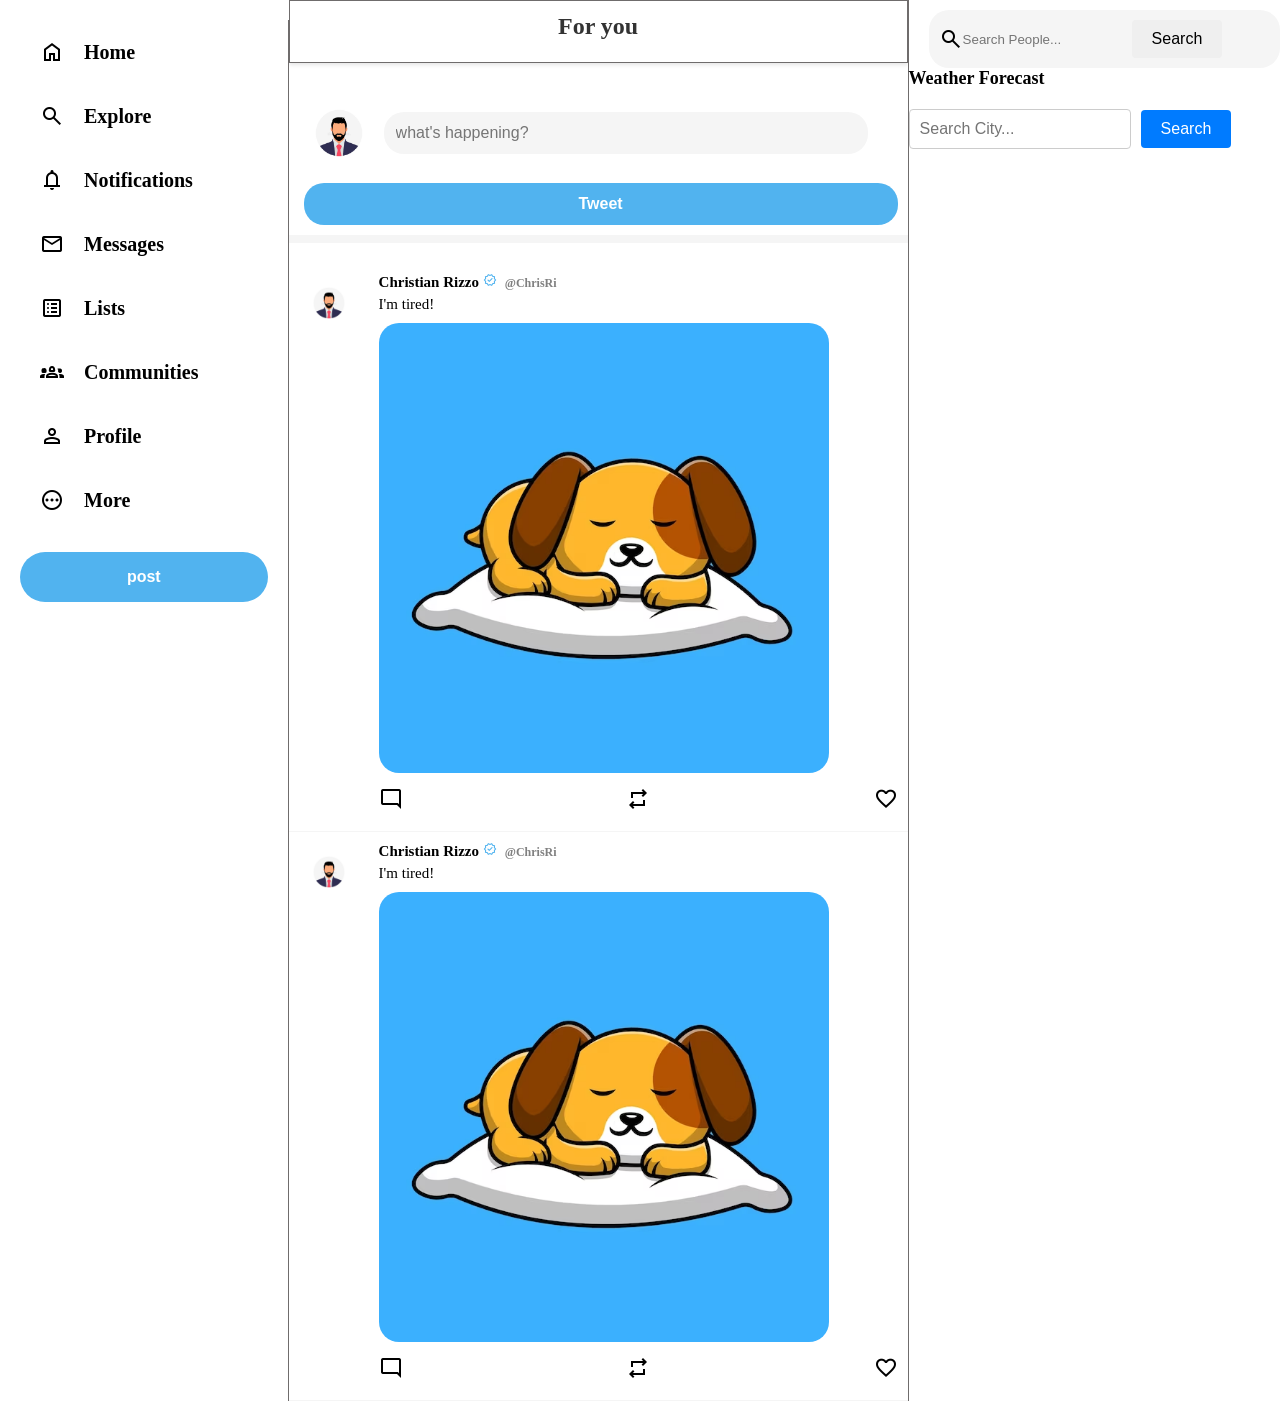
==== mhw3.html @ 1fef33a8 "Add files via upload" ====
<!DOCTYPE html>
<html lang="en">
<head>
   <meta charset="UTF-8">
   <meta name="wieport" content="width-device-width,initial-scale=1.0">
   <title>twitter</title>
   <link href="https://fonts.googleapis.com/css2?family=Material+Symbols+Outlined" rel="stylesheet" />
   <link rel="stylesheet" href="mhw3.css"/>
   <link rel="preconnect" href="https://fonts.googleapis.com">
   <link rel="preconnect" href="https://fonts.gstatic.com" crossorigin>
   <link href="https://fonts.googleapis.com/css2?family=Open+Sans:ital,wght@0,300..800;1,300..800&display=swap" rel="stylesheet">
   <script src="mhw3.js" defer></script>
  </head>
   <body>
   <!-- sidebar-->
    <div class="sidebar">
     <!--- <i class="fab fa-twitter"></i> -->
      <div class="sidebarOption active">
        <span class="material-symbols-outlined">
          home
          </span>
          <h2>Home</h2>
      </div>

      <div class="sidebarOption ">
        <span class="material-symbols-outlined">
          search
          </span>
          <h2>Explore</h2>
      </div>

      <div class="sidebarOption ">
        <span class="material-symbols-outlined">
          notifications
          </span>
          <h2>Notifications</h2>
      </div>

      <div class="sidebarOption ">
        <span class="material-symbols-outlined">
          mail
          </span>
          <h2>Messages</h2>
        </div>

        <div class="sidebarOption ">
          <span class="material-symbols-outlined">
            list_alt
            </span>
            <h2>Lists</h2>
          </div>

          <div class="sidebarOption">
            <span class="material-symbols-outlined">
              groups_2
              </span>
              <h2>Communities</h2>
            </div>

            <div class="sidebarOption ">
              <span class="material-symbols-outlined">
                person
                </span>
                <h2>Profile</h2>
              </div>
              
              <div class="sidebarOption " id="moreOption">
                <span class="material-symbols-outlined">
                  pending
                  </span>
                  <h2>More</h2>
                </div>
                <!-- hidden-->
                <div class="dropdown" id="dropdownMenu">
                  <a href="#">Op 1</a>
                  <a href="#">Op 2</a>
                  <a href="#">Op 3</a>
              </div>
                <button class="sidebar_tweet">post</button>
</div>
<!-- ends of sudebar-->
<!-- feed starts-->
<div class="feed">
  <div class="feed_header">
    <h2>For you</h2>
  </div>

  <!--tweet box starts-->
  <div class="tweetBox">
    <form>
      <div class="tweetBox_input">
      <img src="img/avatar_profile.png"/>
     <input type="text" placeholder="what's happening?"/>
    </div>
    <button class="tweetBox_tweetButton">Tweet</button>
    </form>
  </div> 
   <!--tweet box ends-->

   <!--post starts-->
   <div class="post"> 
      <div class="post_avatar">
    <img src="img\avatar_profile.png" />
   </div>
   <div class="post_body">
     <div class="post_header">
        <div class="post_headerText">
           <h3>Christian Rizzo
            <span class="post_headerSpecial">
              <span class="material-symbols-outlined post_badge">
                verified
                </span>
                @ChrisRi
                </span>
            </h3>
            </div>
            <div class="post_headerDescri">
              <p>
                I'm tired!
              </p>
            </div>
     </div>
     <img src="img/cane_che_dorme.png" />
    
     <div class="post_footer">
      <span class="material-symbols-outlined">mode_comment</span>
      <span class="material-symbols-outlined">repeat</span>
      <span class="material-symbols-outlined">favorite</span>

     </div>

   </div>
   </div>
<!--post ends-->
<!--post starts-->
   <div class="post"> 
    <div class="post_avatar">
  <img src="img\avatar_profile.png" />
 </div>
 <div class="post_body">
   <div class="post_header">
      <div class="post_headerText">
         <h3>Christian Rizzo
          <span class="post_headerSpecial">
            <span class="material-symbols-outlined post_badge">
              verified
              </span>
              @ChrisRi
              </span>
          </h3>
          </div>
          <div class="post_headerDescri">
            <p>
              I'm tired!
            </p>
          </div>
   </div>
   <img src="img/cane_che_dorme.png" />
  
   <div class="post_footer">
    <span class="material-symbols-outlined">mode_comment</span>
    <span class="material-symbols-outlined">repeat</span>
    <span class="material-symbols-outlined">favorite</span>

   </div>

 </div>
 </div>
 <!--post ends-->
 </div>
<!--feed ends-->
<!-- widget -->
<div class="widgets">
  <!-- Widget per la ricerca delle persone -->
  <div class="widgets_input">
    <span class="material-symbols-outlined">
      search
      </span>
     <input type="text" id="search-input" placeholder="Search People...">
     <button id="search-button">Search</button>
  </div>
  <!-- Widget per il meteo -->
  <div class="weather-widget">
     <h2>Weather Forecast</h2>
     <div class="city-search">
        <input type="text" id="city-input" placeholder="Search City...">
        <button id="city-search-button">Search</button>
     </div>
     <div class="weather-info">
        
     </div>
  </div>
</div>


</body>
</html>
---- mhw3.css ----
* {
    margin: 0;
    padding: 0;
    box-sizing: border-box;
    }
    
    body{
       
        display: flex;
        height: auto;
        max-width: 1300px;
        margin-left: auto;
        margin-right: auto;
        padding: 0,10px;
    }
    
    .sidebarOption {
        display: flex;
        align-items: center;
        cursor: pointer;
    }
    
    .sidebarOption .material-symbols-outlined{
        padding: 20px;
    
    }
    
    .sidebarOption h2 {
        font-weight: 800;
        font-size: 20px;
        margin-right: 20px;
    }
    .sidebarOption:hover {
        background-color: #51b3ef;
        border-radius: 30 px;
        color: white;
    
    }
    .sidebar_tweet {
        width: 100%;
        background-color: #51b3ef ;
        border: none;
        color:white;
        font-weight: 900;
        border-radius: 30px;
        height: 50px;
        margin-top:20px;
    }
    
    .sidebar {
        border-right: 1px  solid rgba(60, 56, 56, 0.736) ;
        flex: 0.2;
        min-width: 250px;
        margin-top: 20px;
        padding-left:20px;
        padding-right:20px;
    }
    
    .feed{
        flex:0.5;
        border-right: 1px solid rgba(60, 56, 56, 0.736);
        min-width: fit-content;
        overflow-y:scroll;
        }
       .feed_header{
        position: sticky;
        top: 0;
        background-color: rgba(255, 255, 255, 0.9);
        z-index: 100;
        border: 1px solid rgba(60, 56, 56, 0.736);
        box-shadow: 0 2px 4px rgba(0, 0, 0, 0.1);
        padding: 12px 20px;
        text-align: center;
        margin-bottom: 20px;
     } 
    
     .feed_header h2{
        font-size: 24px;
        font-weight: bold;
        color:#333;
        margin-bottom:10px;
        
     }
     .feed::-webkit-scrollbar{
        display: none;
    }
    
    .feed{
        -ms-overflow-style: none;
        scrollbar-width: none;
        }
    
        /*tweet box */
    
        .tweetBox_input img{
            border-radius:50%;
            height:70px;
        }
    
        .tweetBox{
            display:flex;
            justify-content: space-between;
            align-items: flex-start;
            margin-bottom: 20px;
            padding-bottom:10px;
            border-bottom:  8px solid whitesmoke ;
            padding-right:10px;
            
        }
    
        .tweetBox form{
            display: flex;
            flex-direction: column;
            flex:1;
        }
    .tweetBox_input{
        display:flex;
        padding:20px;
        align-items: center;
    }
    
    .tweetBox_input img {
        border-radius: 50%; 
        margin-right: 15px; 
        width: 60px; 
        height: 60px; 
    }
    
    .tweetBox_input input[type="text"]{
        flex: 1 ;
        margin-right:10px;
        font-size: 16px;
        border:none;
        outline:none;
        padding: 12px;
        border-radius:20px;
        background-color: whitesmoke;
    }
    
    .tweetBox_tweetButton{
        background-color: #51b3ef;
        border:none;
        color: white;
        font-weight: bold;
        border-radius: 20px;
        padding:12px 20px;
        cursor:pointer;
        transition: background-color 0.3s ease; /* effetto transiszione */
        margin-left:15px;  
        
        }
        .tweetBox_tweetButton:hover {
            background-color: #4299d8;
        }
    
       /* post */
       .post_avatar img{
        border-radius:50% ;
        height: 40px;
    }
    
    .post {
        display: flex;
        align-items: flex-start;
        border-bottom: 1px solid whitesmoke;
        padding-bottom: 10px;
    }
    
    .post_body img{
        width: 450px;
        object-fit: contain;
        border-radius: 20px;
    }
    .post_footer {
        display: flex;
        justify-content: space-between;
        margin-top: 10px;
    }
    .post_badge{
        font-size:14px;
        color:#51b3ef;
        margin-right: 5px;
    }
    
    .post_headerSpecial{
        font-weight: 600;
        font-size: 12px;
        color: gray;
    
    }
    
    .post_header h3{
        font-size: 15px;
        margin-bottom: 5px;
    }
    
    .post_headerDescri{
        margin-bottom: 10px;
        font-size: 15px;
    }
    .post_body{
        flex: 1;
        padding:10px;
        }
    
        .post_avatar {
            padding: 20px;
        }
    
        /* widget */
        .widgets{
            flex: 0.3;
        }
         .widgets_input{
            display:flex;
            align-items: center;
            background-color: whitesmoke;
            padding:10px;
            border-radius: 20px;
            margin-top: 10px;
            margin-left: 20px;
         }
         .widgets_input input{
            border: none;
            background-color: whitesmoke;
            outline:none;
         }
     .widgets_searchIcon {
        color:gray;
     }
    
     .widgets_widgetContainer{
        margin-top:15px;
        margin-left:20px;
        padding:20px;
        background-color:whitesmoke ;
     }
     .widgets_widgetContainer h2{
       font-size:18px;
       font-weight: 800;
    
    }
    
    
    /* Stile per la modale */
    .modal {
        position: fixed;
        top: 50%; 
        left: 50%; 
        transform: translate(-50%, -50%); 
        background-color: white;
        padding: 20px;
        border-radius: 8px;
        box-shadow: 0 2px 8px rgba(0, 0, 0, 0.1); 
        z-index: 1000; 
    }
    
    .modal-content {
        max-width: 400px; 
    }
    
    textarea {
        width: 100%; 
        box-sizing: border-box;
        padding: 10px;
        font-size: 16px;
        border: 1px solid #ccc;
        border-radius: 4px;
        resize: vertical; /* Permette di ridimensionare verticalmente */
        margin-bottom: 10px;
    }
    
    button {
        padding: 10px 20px;
        font-size: 16px;
        border: none;
        border-radius: 4px;
        cursor: pointer;
    }
    
    #submitPost {
        background-color: #007bff;
        color: white;
        margin-right: 10px;
    }
    
    #closeModal {
        background-color: #dc3545;
        color: white;
    }
    /* hideen menu */
    .dropdown {
        display: none;
        position: absolute;
        background-color: #f9f9f9;
        min-width: 160px;
        box-shadow: 0px 8px 16px 0px rgba(0,0,0,0.2);
        z-index: 1;
    }
    
    .dropdown a {
        padding: 12px 16px;
        display: block;
        color: black;
        text-decoration: none;
    }
    .dropdown a:hover {
        background-color:#51b3ef;
    }
    /* end */
    
    
    .city-search {
        display: flex;
        align-items: center;
        margin-top: 20px;
    }
    
    .city-search input[type="text"] {
        padding: 10px;
        font-size: 16px;
        border: 1px solid #ccc;
        border-radius: 4px;
        outline: none;
    }
    
    .city-search button {
        padding: 10px 20px;
        font-size: 16px;
        border: none;
        border-radius: 4px;
        background-color: #007bff;
        color: white;
        cursor: pointer;
        margin-left: 10px;
    }
    
    .city-search button:hover {
        background-color: #0056b3;
    }
    
    .weather-widget {
        margin-bottom: 20px; 
    }
    
    .weather-widget h2 {
        font-size: 18px;
        font-weight: bold;
        margin-bottom: 10px;
    }
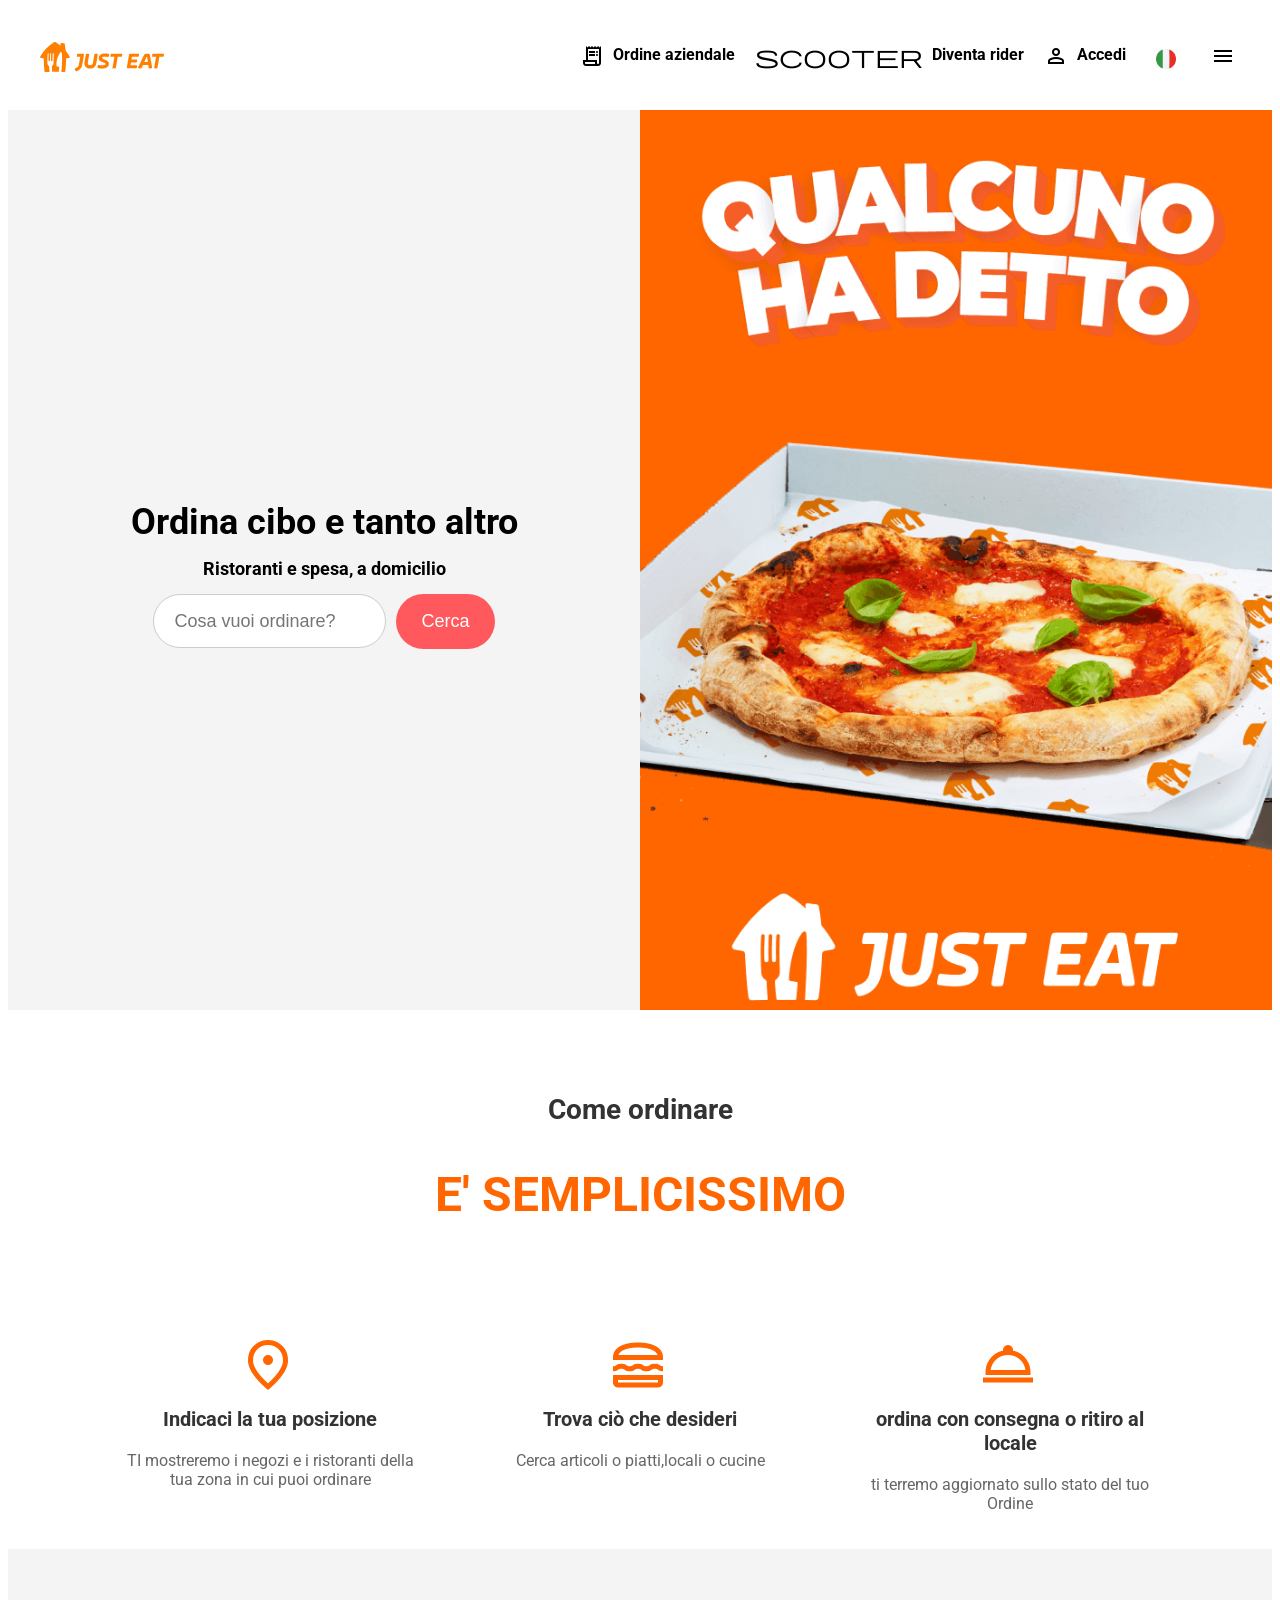
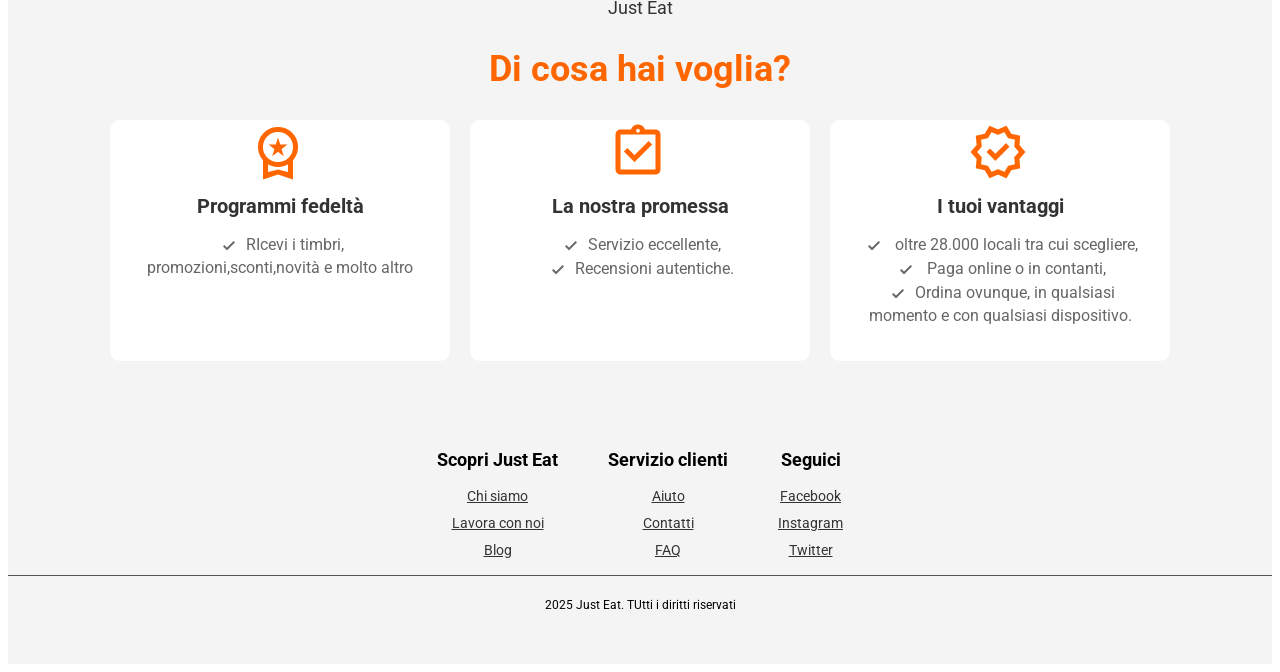
==== commit 762d2c03: "Add files via upload" ====
--- a/mhw3.html
+++ b/mhw3.html
@@ -1,197 +1,210 @@
 <!DOCTYPE html>
-<html lang="en">
+<html lang="it">
+
 <head>
-   <meta charset="UTF-8">
-   <meta name="wieport" content="width-device-width,initial-scale=1.0">
-   <title>twitter</title>
-   <link href="https://fonts.googleapis.com/css2?family=Material+Symbols+Outlined" rel="stylesheet" />
-   <link rel="stylesheet" href="mhw3.css"/>
-   <link rel="preconnect" href="https://fonts.googleapis.com">
-   <link rel="preconnect" href="https://fonts.gstatic.com" crossorigin>
-   <link href="https://fonts.googleapis.com/css2?family=Open+Sans:ital,wght@0,300..800;1,300..800&display=swap" rel="stylesheet">
-   <script src="mhw3.js" defer></script>
-  </head>
-   <body>
-   <!-- sidebar-->
-    <div class="sidebar">
-     <!--- <i class="fab fa-twitter"></i> -->
-      <div class="sidebarOption active">
-        <span class="material-symbols-outlined">
-          home
-          </span>
-          <h2>Home</h2>
-      </div>
-
-      <div class="sidebarOption ">
-        <span class="material-symbols-outlined">
-          search
-          </span>
-          <h2>Explore</h2>
-      </div>
-
-      <div class="sidebarOption ">
-        <span class="material-symbols-outlined">
-          notifications
-          </span>
-          <h2>Notifications</h2>
-      </div>
-
-      <div class="sidebarOption ">
-        <span class="material-symbols-outlined">
-          mail
-          </span>
-          <h2>Messages</h2>
-        </div>
-
-        <div class="sidebarOption ">
-          <span class="material-symbols-outlined">
-            list_alt
+    <meta charset="UTF-8">
+    <META name="viewport" content="width=device-width,initial-scale=1.0">
+    <title>Just Eat</title>
+    <link rel="stylesheet" href="mhw3.css">
+    <link href="https://fonts.googleapis.com/css2?family=Roboto:wght@400;700&display=swap" rel="stylesheet">
+    <link href="https://fonts.googleapis.com/css2?family=Material+Symbols+Outlined" rel="stylesheet" />
+    <script src="mhw3.js" defer></script>
+    <script src="ApiRest.js" defer></script>
+
+</head>
+
+<body>
+    <header>
+        <div class="navbar-container">
+            <a href="#" class="logo">
+                <img src="logo2.svg">
+            </a>
+            <nav class="navbar">
+                <ul>
+                    <li> <a href="#">
+                            <span class="material-symbols-outlined">receipt_long</span>
+                            Ordine aziendale
+                        </a>
+                    </li>
+                    <li> <a href="#">
+                            <span class="material-symbols-outlined">
+                                scooter
+                            </span>
+                            Diventa rider
+                        </a>
+                    </li>
+                    <li> <a href="#">
+                            <span class="material-symbols-outlined">
+                                person
+                            </span>
+                            Accedi
+                        </a>
+                        <li class="language-dropdown">
+                            <span id="languageButton">
+                             <img src="italy.png" id="languageIcon">
+                            </span>
+                            <ul id="languageMenu" class="dropdown-content">
+                                <li data-lang="en" onclick="translatePage('en')">English</li>
+                                <li data-lang="it" onclick="translatePage('it')">Italiano</li>
+                                <li data-lang="fr" onclick="translatePage('fr')">Francais</li>
+                            </ul>
+                        </li>
+                    <li><span class="material-symbols-outlined" id="menu-icon">menu</span></li>
+                    </li>
+
+                </ul>
+            </nav>
+        </div>
+    </header>
+    <div id="modalOverlay" class="hidden">
+        <div class="modal-box">
+            <div class="modal-header">
+                <h2>Il mio account</h2>
+                <span id="close-modal" class="close-modal">X</span>
+            </div>
+            <div class="modal-buttons">
+                <button class="btn modal-login">Accedi</button>
+                <button class="btn signup-btn">Crea un account</button>
+            </div>
+            <ul class="modal-list">
+                <li><span class="material-symbols-outlined">star</span>
+                    Premi 
+                </li>
+                <li><span class="material-symbols-outlined">
+                    redeem
+                    </span>
+                Carta fedeltà
+                </li>
+                <li><span class="material-symbols-outlined">
+                    contact_support
+                    </span>
+                Ti serve aiuto?
+            </li>
+
+            </ul>
+
+        </div>
+    </div>
+
+
+    <section class="main-content">
+        <!--lato sinistro-->
+        <div class="left-side">
+            <div class="search-text">
+                <h2> Ordina cibo e tanto altro</h2>
+                <p>Ristoranti e spesa, a domicilio</p>
+            </div>
+            <div class="search-container">
+                <input type="text" id="searchInput" placeholder="Cosa vuoi ordinare?">
+                <button>Cerca</button>
+               <!--<span id="addressSpan" class="address-info"></span> -->
+            </div>
+        </div>
+        <!--lato destro-->
+        <div class="right-side">
+            <img src="margherita.png">
+        </div>
+    </section>
+    <section class="how-to-order">
+        <h2> Come ordinare</h2>
+        <h1> E' SEMPLICISSIMO</h1>
+    </section>
+    <div class="steps-container">
+        <div class="step">
+            <span class="material-symbols-outlined step-icon">location_on</span>
+
+            <h3>Indicaci la tua posizione</h3>
+
+            <p>TI mostreremo i negozi e i ristoranti della tua zona in cui puoi ordinare</p>
+        </div>
+        <div class="step">
+            <span class="material-symbols-outlined step-icon">
+                lunch_dining
             </span>
-            <h2>Lists</h2>
-          </div>
-
-          <div class="sidebarOption">
-            <span class="material-symbols-outlined">
-              groups_2
-              </span>
-              <h2>Communities</h2>
-            </div>
-
-            <div class="sidebarOption ">
-              <span class="material-symbols-outlined">
-                person
+            <h3>Trova ciò che desideri</h3>
+            <p>Cerca articoli o piatti,locali o cucine</p>
+        </div>
+        <div class="step">
+            <span class="material-symbols-outlined step-icon">
+                room_service
+            </span>
+            <h3>ordina con consegna o ritiro al locale</h3>
+            <p>ti terremo aggiornato sullo stato del tuo Ordine</p>
+        </div>
+    </div>
+    <section class="info">
+        <p class="info-title">Just Eat</p>
+        <h2 class="info-subtitle">Di cosa hai voglia?</h2>
+        <div class="info-blocks">
+            <!-- Primo-->
+            <div class="info-block">
+                <span class="material-symbols-outlined block-icon">
+                    workspace_premium
                 </span>
-                <h2>Profile</h2>
-              </div>
-              
-              <div class="sidebarOption " id="moreOption">
-                <span class="material-symbols-outlined">
-                  pending
-                  </span>
-                  <h2>More</h2>
-                </div>
-                <!-- hidden-->
-                <div class="dropdown" id="dropdownMenu">
-                  <a href="#">Op 1</a>
-                  <a href="#">Op 2</a>
-                  <a href="#">Op 3</a>
-              </div>
-                <button class="sidebar_tweet">post</button>
-</div>
-<!-- ends of sudebar-->
-<!-- feed starts-->
-<div class="feed">
-  <div class="feed_header">
-    <h2>For you</h2>
-  </div>
-
-  <!--tweet box starts-->
-  <div class="tweetBox">
-    <form>
-      <div class="tweetBox_input">
-      <img src="img/avatar_profile.png"/>
-     <input type="text" placeholder="what's happening?"/>
-    </div>
-    <button class="tweetBox_tweetButton">Tweet</button>
-    </form>
-  </div> 
-   <!--tweet box ends-->
-
-   <!--post starts-->
-   <div class="post"> 
-      <div class="post_avatar">
-    <img src="img\avatar_profile.png" />
-   </div>
-   <div class="post_body">
-     <div class="post_header">
-        <div class="post_headerText">
-           <h3>Christian Rizzo
-            <span class="post_headerSpecial">
-              <span class="material-symbols-outlined post_badge">
-                verified
+                <h3>Programmi fedeltà</h3>
+                <p>
+                    <span class="material-symbols-outlined check-icon">check_small</span>RIcevi i timbri,
+                    promozioni,sconti,novità e molto altro
+                </p>
+            </div>
+            <!--Secondo-->
+            <div class="info-block">
+                <span class="material-symbols-outlined block-icon">
+                    assignment_turned_in
                 </span>
-                @ChrisRi
+                <h3>La nostra promessa</h3>
+                <p>
+                    <span class="material-symbols-outlined check-icon">check_small</span>Servizio eccellente,<br>
+                    <span class="material-symbols-outlined check-icon">check_small</span>Recensioni autentiche.
+                </p>
+            </div>
+            <!--Terzo-->
+            <div class="info-block">
+                <span class="material-symbols-outlined block-icon">
+                    new_releases
                 </span>
-            </h3>
-            </div>
-            <div class="post_headerDescri">
-              <p>
-                I'm tired!
-              </p>
-            </div>
-     </div>
-     <img src="img/cane_che_dorme.png" />
-    
-     <div class="post_footer">
-      <span class="material-symbols-outlined">mode_comment</span>
-      <span class="material-symbols-outlined">repeat</span>
-      <span class="material-symbols-outlined">favorite</span>
-
-     </div>
-
-   </div>
-   </div>
-<!--post ends-->
-<!--post starts-->
-   <div class="post"> 
-    <div class="post_avatar">
-  <img src="img\avatar_profile.png" />
- </div>
- <div class="post_body">
-   <div class="post_header">
-      <div class="post_headerText">
-         <h3>Christian Rizzo
-          <span class="post_headerSpecial">
-            <span class="material-symbols-outlined post_badge">
-              verified
-              </span>
-              @ChrisRi
-              </span>
-          </h3>
-          </div>
-          <div class="post_headerDescri">
-            <p>
-              I'm tired!
-            </p>
-          </div>
-   </div>
-   <img src="img/cane_che_dorme.png" />
-  
-   <div class="post_footer">
-    <span class="material-symbols-outlined">mode_comment</span>
-    <span class="material-symbols-outlined">repeat</span>
-    <span class="material-symbols-outlined">favorite</span>
-
-   </div>
-
- </div>
- </div>
- <!--post ends-->
- </div>
-<!--feed ends-->
-<!-- widget -->
-<div class="widgets">
-  <!-- Widget per la ricerca delle persone -->
-  <div class="widgets_input">
-    <span class="material-symbols-outlined">
-      search
-      </span>
-     <input type="text" id="search-input" placeholder="Search People...">
-     <button id="search-button">Search</button>
-  </div>
-  <!-- Widget per il meteo -->
-  <div class="weather-widget">
-     <h2>Weather Forecast</h2>
-     <div class="city-search">
-        <input type="text" id="city-input" placeholder="Search City...">
-        <button id="city-search-button">Search</button>
-     </div>
-     <div class="weather-info">
-        
-     </div>
-  </div>
-</div>
-
-
+                <h3>I tuoi vantaggi</h3>
+                <p>
+                    <span class="material-symbols-outlined check-icon">check_small</span> oltre 28.000 locali tra cui
+                    scegliere,<br>
+                    <span class="material-symbols-outlined check-icon">check_small</span> Paga online o in contanti,<br>
+                    <span class="material-symbols-outlined check-icon">check_small</span>Ordina ovunque, in qualsiasi
+                    momento e con qualsiasi dispositivo.
+                </p>
+            </div>
+        </div>
+    </section>
+    <footer>
+        <div class="footer-container">
+            <div class="footer-column">
+                <h3>Scopri Just Eat</h3>
+                <ul>
+                    <li><a href="#">Chi siamo</a></li>
+                    <li><a href="#">Lavora con noi</a></li>
+                    <li><a href="#">Blog</a></li>
+                </ul>
+            </div>
+            <div class="footer-column">
+                <h3>Servizio clienti</h3>
+                <ul>
+                    <li><a href="#">Aiuto</a></li>
+                    <li><a href="#">Contatti</a></li>
+                    <li><a href="#">FAQ</a></li>
+                </ul>
+            </div>
+            <div class="footer-column">
+                <h3>Seguici</h3>
+                <ul>
+                    <li><a href="#">Facebook</a></li>
+                    <li><a href="#">Instagram</a></li>
+                    <li><a href="#">Twitter</a></li>
+                </ul>
+            </div>
+        </div>
+        <div class="footer-bottom">
+            <p>2025 Just Eat. TUtti i diritti riservati</p>
+        </div>
+    </footer>
 </body>
+
 </html>
--- a/mhw3.css
+++ b/mhw3.css
@@ -1,354 +1,444 @@
-* {
-    margin: 0;
+body {
+    font-family: 'Roboto',sans-serif;
+    }
+    header {
+        background-color:white ;
+        
+        padding:20px 0;
+    }
+    .navbar-container {
+        display:flex;
+        justify-content: space-between;
+        align-items: center;
+        max-width: 1200px;
+        margin: 0 auto;
+    }
+    .logo img {
+        height: 30px;
+        
+    }
+    
+    .navbar ul {
+        list-style: none;
+        display: flex;
+        gap:20px;
+
+    }
+    .navbar ul li  {
+        display: inline;
+    }
+    .navbar ul li a {
+        color:black;
+        text-decoration: none;
+        font-weight: bold;
+        font-size: 16px;
+    }
+    .navbar ul li a:hover {
+        color: #ff595e
+    }
+    
+    .search-section {
+        background-color: #f4f4f4;
+        padding: 30px 0;
+    }
+    .search-container{
+        display: flex;
+        justify-content: center;
+        align-items: center;
+        gap:10px;
+        max-width: 700px;
+        margin:0;
+    }
+    .search-container input {
+        padding: 12px 20px;
+        font-size: 18px;
+        border-radius: 40px;
+        border:1px solid #ccc;
+        width: 50%;
+        max-width: 700px;
+        height: 28px;
+        margin-bottom:0;
+       outline:none;
+    }
+    .search-container button {
+        padding: 15px 25px;
+        background-color: #ff595e;
+        color:white;
+        font-size: 18px;
+        border:none;
+        border-radius: 30px;
+        cursor:pointer;
+        height: 55px;
+        display: flex;
+        align-items: center;
+        justify-content: center;
+    }
+    .search-container button:hover{
+        background-color: #ff3b46;
+
+    }
+    .main-content {
+        display: flex;
+        justify-content: space-between;
+        align-items: flex-start;
+        height: 100vh;
+        width: 100%;
+        margin:0;
+        padding:0;
+        background-color: #f4f4f4;
+        
+        
+    }
+    /*lato sinistro:barra di ricerca */
+    .left-side{
+        flex: 1;
+        display:flex;
+        flex-direction: column;
+        justify-content: center;
+        align-items: center;
+        height: 100%;
+       
+        text-align: center;
+    
+    }
+    .search-text h2{
+        font-size: 36px;
+        font-weight: bold;
+        color:black;
+        margin-bottom: 15px;   
+    }
+    .search-text p{
+        font-size: 18px;
+        font-weight: bold;
+        color: black;
+        margin:15px;
+
+    }
+    /* lato destro img */
+    .right-side {
+        flex :1;
+        height:100%;
+        background-color: #ff6600;
+        
+    }
+    /*img*/
+    .right-side img {
+        width:100%;
+        object-fit: cover;
+        height: 100%;
+    }
+    .how-to-order {
+        text-align: center;
+        padding:60px 20px;
+    }
+    .how-to-order h2{
+        font-size: 28px;
+        color:#333;
+        margin-bottom: 10px;
+    }
+    .how-to-order h1{
+        font-size: 48px;
+        color: #ff6600;
+        font-weight: bold;
+    }
+    .steps-container {
+        display:flex;
+        justify-content: center;
+        gap:30px;
+        margin-top: 10px;
+    }
+    .step{
+        background-color: #fff;
+        padding: 20px;
+        border-radius: 10px;
+        text-align: center;
+        flex:1;
+        max-width: 300px;
+    }
+    .step h3 {
+        font-size: 20px;
+        font-weight: bold;
+        color:#333;
+    }
+    .step p {
+        font-size: 16px;
+        color:#666;
+
+    }
+    .info{
+        background-color:#f4f4f4 ;
+        padding:30px 0;
+        text-align: center;
+    }
+    .info-title{
+        font-size: 18px;
+        color:#333;
+        margin-bottom: 10px;
+    }
+    .info-subtitle{
+        font-size: 36px;
+        color:#ff6600;
+        margin-bottom: 30px;
+    }
+    .info-blocks{
+        display: flex;
+        justify-content: center;
+        gap:20px;
+        
+    }
+    .info-block{
+        background-color: #fff;
+        padding:20px;
+        border-radius: 10px;
+        text-align: center;
+        flex: 1;
+        max-width: 300px;
+    }
+    .info-block h3{
+        font-size: 20px;
+        font-weight: bold;
+        color:#333;
+        margin-bottom: 10px;
+    }
+    .info-block p{
+        font-size: 16px;
+        color:#666;
+    }
+    footer {
+        background-color: #f4f4f4;
+        
+        padding: 40px 0;
+        text-align: center;
+    }
+    .footer-container{
+        display: flex;
+        justify-content: center;
+        gap: 50px;
+        max-width: 1200px;
+        margin:0 auto;
+       
+    }
+ 
+    .footer-column h3{
+        font-size: 18px;
+        margin-bottom: 10px;
+        color: black;
+    }
+    .footer-column ul{
+        list-style: none;
+        padding: 0;
+
+    }
+    .footer-column ul li{
+        margin-bottom: 8px;
+    }
+    .footer-column ul li a{
+      color:#333;
+      font-size: 14px;
+    }
+    .footer-column ul li a:hover {
+        color:#ff6600;
+    }
+    .footer-bottom {
+        border-top: 1px solid #555;
+        padding-top: 10px;
+        font-size: 12px;
+    }
+    .material-symbols-outlined {
+        vertical-align: middle;
+        margin-right: 5px;
+        font-size: 80px;
+        
+           
+    }
+    .step-icon {
+        display: block; 
+        color: #ff6600; 
+        margin-bottom: 10px; 
+        font-size: 150px;
+        transform: scale(2.5);  
+    }
+    .block-icon {
+         
+        color: #ff6600;  
+        display: block;  
+        margin-bottom: 10px; 
+        transform: scale(2.5)   
+    }
+    #menu-icon {
+        color: black; 
+        cursor: pointer;
+        transition: color 0.3s;
+      }
+      
+      #menu-icon:hover {
+        color: #ff595e; 
+      }
+
+#modalOverlay.hidden {
+    display: none;
+  }
+  
+  #modalOverlay {
+    position: fixed;
+    top: 0;
+    left: 0;
+    height: 100vh;
+    width: 100vw;
+    background-color: rgba(0, 0, 0, 0.4);
+    display: flex;
+    justify-content: center;
+    align-items: center;
+    z-index: 1000;
+  }
+  
+  
+  .modal-box {
+    position: relative;
+    background-color: white;
+    padding: 30px;
+    border-radius: 15px;
+    max-width: 400px;
+    width: 90%;
+    box-shadow: 0 4px 20px rgba(0,0,0,0.2);
+    text-align: center;
+  }
+
+body.modal-open {
+    overflow: hidden;
+  }
+  .close-modal {
+    font-size: 20px;
+    cursor: pointer;
+    color: #333;
+}
+
+.close-modal:hover {
+    color: #ff595e;
+} 
+.modal-header {
+    display: flex;
+    justify-content: space-between;
+    align-items: center;
+    margin-bottom: 20px;
+}
+.modal-header h2{
+    font-size:24px;
+    color: black;
+    margin:0;
+}
+.modal-buttons{
+    display: flex;
+    justify-content: space-between;
+    gap: 10px;
+    margin-top: 20px;
+}
+.modal-buttons .btn {
+    padding:12px 20px;
+    font-size: 16px;
+    border-radius: 25px;
+    border:none;
+    cursor: pointer;
+    flex: 1;
+    text-align: center;
+    width: calc(50% - 10px);
+}
+.modal-login {
+    background-color: #e0e0e0;
+    color: #333;
+}
+.modal-login:hover{
+    background-color: #bdbdbd;
+}
+.signup-btn{
+    background-color: #ff6600;
+    color:white;
+}
+.signup-btn:hover{
+    background-color: #e65c00;
+}
+.modal-list {
+    list-style: none;
+    padding:0;
+    margin-top: 30px 0;
+    text-align: left;
+}
+.modal-list li {
+    display: flex;
+    align-items: center;
+    padding:12px 10px;
+    font-size: 16px;
+    color: #333;
+    cursor:pointer;
+  border-radius: 10px;
+}
+.modal-list li:hover {
+    background-color: #f0f0f0;
+  }
+  
+  .modal-list .material-symbols-outlined {
+ 
+    color: #ff6600;
+    margin-right: 12px;
+  }
+
+ /* #addressSpan {
+    display: inline-block;
+    padding: 12px 20px;
+    font-size: 18px;
+    border-radius: 40px;
+    border: 1px solid #ccc;
+    max-width: 700px;
+    background-color: white;
+    height: auto;
+    min-height: 28px;
+    line-height: 28px;
+    box-sizing: border-box;
+    
+} */
+.language-dropdown {
+    position: relative;
+    display: inline-block;
+}
+#languageButton {
+    cursor: pointer;
+    display: flex;
+    align-items: center;
+    padding: 5px 10px;
+    border-radius: 20px;
+
+}
+#languageMenu{
+    display: none;
+    position: absolute;
+    top: 100%;
+    right: 0;
+    background-color: white;
+    box-shadow: 0px 8px 16px rgba(0,0,0,0.2);
+    border-radius: 10px;
+    z-index: 100;
+    list-style: none;
     padding: 0;
-    box-sizing: border-box;
-    }
-    
-    body{
-       
-        display: flex;
-        height: auto;
-        max-width: 1300px;
-        margin-left: auto;
-        margin-right: auto;
-        padding: 0,10px;
-    }
-    
-    .sidebarOption {
-        display: flex;
-        align-items: center;
-        cursor: pointer;
-    }
-    
-    .sidebarOption .material-symbols-outlined{
-        padding: 20px;
-    
-    }
-    
-    .sidebarOption h2 {
-        font-weight: 800;
-        font-size: 20px;
-        margin-right: 20px;
-    }
-    .sidebarOption:hover {
-        background-color: #51b3ef;
-        border-radius: 30 px;
-        color: white;
-    
-    }
-    .sidebar_tweet {
-        width: 100%;
-        background-color: #51b3ef ;
-        border: none;
-        color:white;
-        font-weight: 900;
-        border-radius: 30px;
-        height: 50px;
-        margin-top:20px;
-    }
-    
-    .sidebar {
-        border-right: 1px  solid rgba(60, 56, 56, 0.736) ;
-        flex: 0.2;
-        min-width: 250px;
-        margin-top: 20px;
-        padding-left:20px;
-        padding-right:20px;
-    }
-    
-    .feed{
-        flex:0.5;
-        border-right: 1px solid rgba(60, 56, 56, 0.736);
-        min-width: fit-content;
-        overflow-y:scroll;
-        }
-       .feed_header{
-        position: sticky;
-        top: 0;
-        background-color: rgba(255, 255, 255, 0.9);
-        z-index: 100;
-        border: 1px solid rgba(60, 56, 56, 0.736);
-        box-shadow: 0 2px 4px rgba(0, 0, 0, 0.1);
-        padding: 12px 20px;
-        text-align: center;
-        margin-bottom: 20px;
-     } 
-    
-     .feed_header h2{
-        font-size: 24px;
-        font-weight: bold;
-        color:#333;
-        margin-bottom:10px;
-        
-     }
-     .feed::-webkit-scrollbar{
-        display: none;
-    }
-    
-    .feed{
-        -ms-overflow-style: none;
-        scrollbar-width: none;
-        }
-    
-        /*tweet box */
-    
-        .tweetBox_input img{
-            border-radius:50%;
-            height:70px;
-        }
-    
-        .tweetBox{
-            display:flex;
-            justify-content: space-between;
-            align-items: flex-start;
-            margin-bottom: 20px;
-            padding-bottom:10px;
-            border-bottom:  8px solid whitesmoke ;
-            padding-right:10px;
-            
-        }
-    
-        .tweetBox form{
-            display: flex;
-            flex-direction: column;
-            flex:1;
-        }
-    .tweetBox_input{
-        display:flex;
-        padding:20px;
-        align-items: center;
-    }
-    
-    .tweetBox_input img {
-        border-radius: 50%; 
-        margin-right: 15px; 
-        width: 60px; 
-        height: 60px; 
-    }
-    
-    .tweetBox_input input[type="text"]{
-        flex: 1 ;
-        margin-right:10px;
-        font-size: 16px;
-        border:none;
-        outline:none;
-        padding: 12px;
-        border-radius:20px;
-        background-color: whitesmoke;
-    }
-    
-    .tweetBox_tweetButton{
-        background-color: #51b3ef;
-        border:none;
-        color: white;
-        font-weight: bold;
-        border-radius: 20px;
-        padding:12px 20px;
-        cursor:pointer;
-        transition: background-color 0.3s ease; /* effetto transiszione */
-        margin-left:15px;  
-        
-        }
-        .tweetBox_tweetButton:hover {
-            background-color: #4299d8;
-        }
-    
-       /* post */
-       .post_avatar img{
-        border-radius:50% ;
-        height: 40px;
-    }
-    
-    .post {
-        display: flex;
-        align-items: flex-start;
-        border-bottom: 1px solid whitesmoke;
-        padding-bottom: 10px;
-    }
-    
-    .post_body img{
-        width: 450px;
-        object-fit: contain;
-        border-radius: 20px;
-    }
-    .post_footer {
-        display: flex;
-        justify-content: space-between;
-        margin-top: 10px;
-    }
-    .post_badge{
-        font-size:14px;
-        color:#51b3ef;
-        margin-right: 5px;
-    }
-    
-    .post_headerSpecial{
-        font-weight: 600;
-        font-size: 12px;
-        color: gray;
-    
-    }
-    
-    .post_header h3{
-        font-size: 15px;
-        margin-bottom: 5px;
-    }
-    
-    .post_headerDescri{
-        margin-bottom: 10px;
-        font-size: 15px;
-    }
-    .post_body{
-        flex: 1;
-        padding:10px;
-        }
-    
-        .post_avatar {
-            padding: 20px;
-        }
-    
-        /* widget */
-        .widgets{
-            flex: 0.3;
-        }
-         .widgets_input{
-            display:flex;
-            align-items: center;
-            background-color: whitesmoke;
-            padding:10px;
-            border-radius: 20px;
-            margin-top: 10px;
-            margin-left: 20px;
-         }
-         .widgets_input input{
-            border: none;
-            background-color: whitesmoke;
-            outline:none;
-         }
-     .widgets_searchIcon {
-        color:gray;
-     }
-    
-     .widgets_widgetContainer{
-        margin-top:15px;
-        margin-left:20px;
-        padding:20px;
-        background-color:whitesmoke ;
-     }
-     .widgets_widgetContainer h2{
-       font-size:18px;
-       font-weight: 800;
-    
-    }
-    
-    
-    /* Stile per la modale */
-    .modal {
-        position: fixed;
-        top: 50%; 
-        left: 50%; 
-        transform: translate(-50%, -50%); 
-        background-color: white;
-        padding: 20px;
-        border-radius: 8px;
-        box-shadow: 0 2px 8px rgba(0, 0, 0, 0.1); 
-        z-index: 1000; 
-    }
-    
-    .modal-content {
-        max-width: 400px; 
-    }
-    
-    textarea {
-        width: 100%; 
-        box-sizing: border-box;
-        padding: 10px;
-        font-size: 16px;
-        border: 1px solid #ccc;
-        border-radius: 4px;
-        resize: vertical; /* Permette di ridimensionare verticalmente */
-        margin-bottom: 10px;
-    }
-    
-    button {
-        padding: 10px 20px;
-        font-size: 16px;
-        border: none;
-        border-radius: 4px;
-        cursor: pointer;
-    }
-    
-    #submitPost {
-        background-color: #007bff;
-        color: white;
-        margin-right: 10px;
-    }
-    
-    #closeModal {
-        background-color: #dc3545;
-        color: white;
-    }
-    /* hideen menu */
-    .dropdown {
-        display: none;
-        position: absolute;
-        background-color: #f9f9f9;
-        min-width: 160px;
-        box-shadow: 0px 8px 16px 0px rgba(0,0,0,0.2);
-        z-index: 1;
-    }
-    
-    .dropdown a {
-        padding: 12px 16px;
-        display: block;
-        color: black;
-        text-decoration: none;
-    }
-    .dropdown a:hover {
-        background-color:#51b3ef;
-    }
-    /* end */
-    
-    
-    .city-search {
-        display: flex;
-        align-items: center;
-        margin-top: 20px;
-    }
-    
-    .city-search input[type="text"] {
-        padding: 10px;
-        font-size: 16px;
-        border: 1px solid #ccc;
-        border-radius: 4px;
-        outline: none;
-    }
-    
-    .city-search button {
-        padding: 10px 20px;
-        font-size: 16px;
-        border: none;
-        border-radius: 4px;
-        background-color: #007bff;
-        color: white;
-        cursor: pointer;
-        margin-left: 10px;
-    }
-    
-    .city-search button:hover {
-        background-color: #0056b3;
-    }
-    
-    .weather-widget {
-        margin-bottom: 20px; 
-    }
-    
-    .weather-widget h2 {
-        font-size: 18px;
-        font-weight: bold;
-        margin-bottom: 10px;
-    }
-   
-
-
-
+    margin-top: 10px;
+    min-width: 160px;
+    overflow: hidden;
+}
+#languageMenu li {
+    padding: 12px 16px;
+    cursor:pointer;
+    font-size: 15px;
+    color: #333;
+
+}
+#languageMenu li:hover{
+    background: none;
+    color: #ff6600;
+    text-decoration: underline;
+}
+
+
+#languageIcon{
+width: 20px;
+margin-right: 5px;
+
+}
